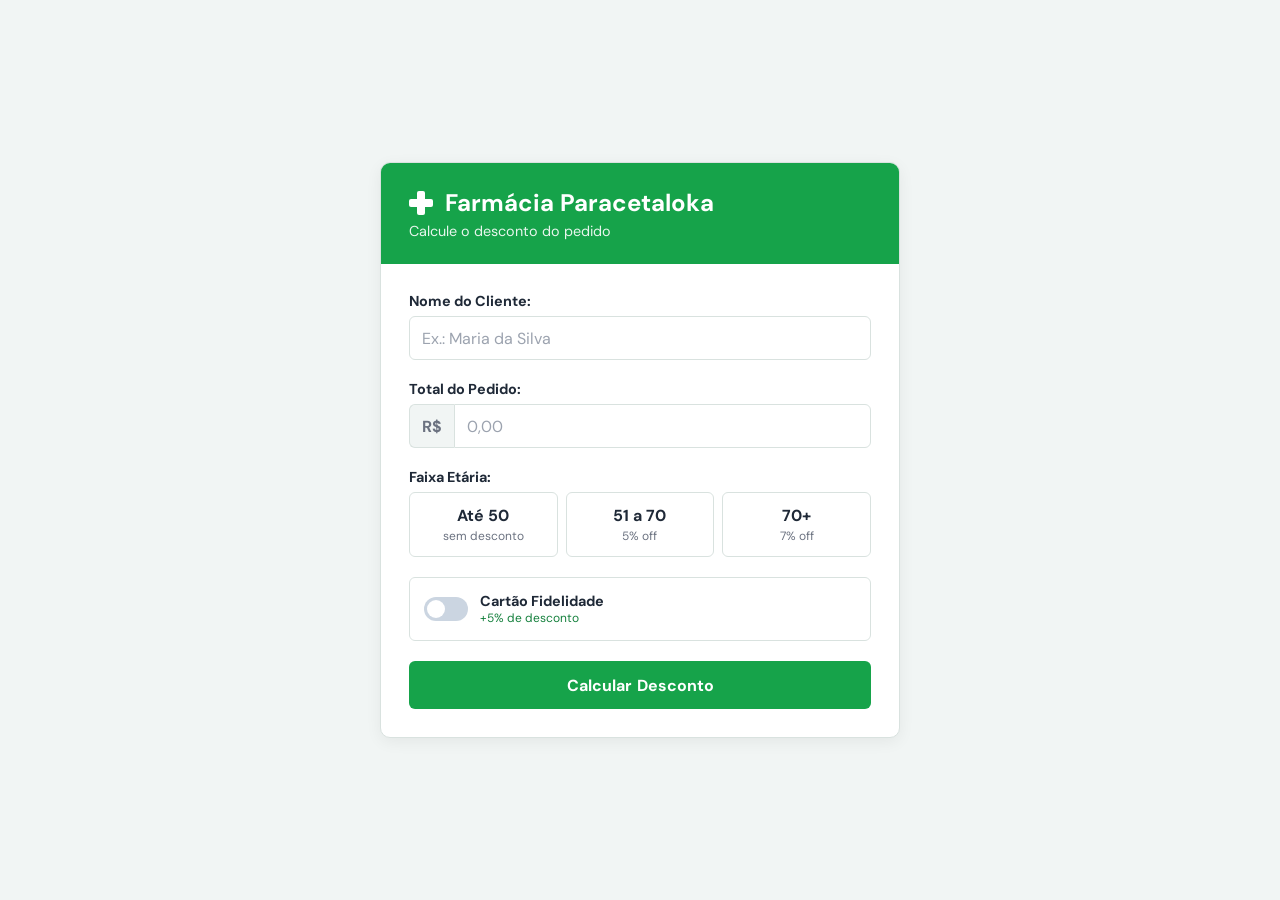
==== 09-24-26/Ex01/index.html @ 4501cc3d "mudanças na pasta 09-24-26" ====
<!DOCTYPE html>
<html lang="pt-BR">

<head>
    <meta charset="UTF-8">
    <meta name="viewport" content="width=device-width, initial-scale=1.0">
    <title>Paracetaloka</title>
    <link rel="preconnect" href="https://fonts.googleapis.com">
    <link rel="preconnect" href="https://fonts.gstatic.com" crossorigin>
    <link href="https://fonts.googleapis.com/css2?family=DM+Sans:wght@400;500;700&display=swap" rel="stylesheet">
    <link rel="stylesheet" href="style.css">
</head>
<!--
    a farmácia Parecetaloka, deseja calcular o total do pedido de seus clientes com base na faixa etária e cartão fidelidade.
    crie um sistema que obtenha o nome do cliente, total do pedido, escolha a faixa etária e se o pagamento é por cartão fidelidade.
    assuma que:
        Idade <50: Sem desconto;
        Idade entre 51 e 70: 5% de desconto;
        Idade >= 70: 7% de desconto

    se o cartão fidelidade for selecionado, o cliente terá mais 5% de desconto
-->

<body>
    <main class="receita">
        <header class="topo">
            <span class="cruz" aria-hidden="true"></span>
            <h1>Farmácia Paracetaloka</h1>
            <p class="slogan">Calcule o desconto do pedido</p>
        </header>

        <form action="calcular.php" method="post">
            <div class="campo">
                <label for="nome">Nome do Cliente:</label>
                <input type="text" id="nome" name="nome" placeholder="Ex.: Maria da Silva" required>
            </div>

            <div class="campo">
                <label for="total">Total do Pedido:</label>
                <div class="moeda">
                    <span>R$</span>
                    <input type="number" id="total" name="total" step="0.01" min="0" placeholder="0,00" required>
                </div>
            </div>

            <fieldset class="campo">
                <legend>Faixa Etária:</legend>
                <div class="blister">
                    <input type="radio" id="idade1" name="idade" value="menor50" required>
                    <label for="idade1"><strong>Até 50</strong><small>sem desconto</small></label>

                    <input type="radio" id="idade2" name="idade" value="51-70" required>
                    <label for="idade2"><strong>51 a 70</strong><small>5% off</small></label>

                    <input type="radio" id="idade3" name="idade" value=">=70" required>
                    <label for="idade3"><strong>70+</strong><small>7% off</small></label>
                </div>
            </fieldset>

            <div class="campo fidelidade">
                <input type="checkbox" id="fidelidade" name="fidelidade">
                <label for="fidelidade">
                    <span class="chave" aria-hidden="true"></span>
                    <span>Cartão Fidelidade <small>+5% de desconto</small></span>
                </label>
            </div>

            <button type="submit">
                <span class="metade-a">Calcular</span>
                <span class="metade-b">Desconto</span>
            </button>
        </form>
    </main>
</body>

</html>
---- 09-24-26/Ex01/style.css ----
/* =========================================================
   PARACETALOKA — SISTEMA DE FARMÁCIA (ESTILO SIMPLES)
   ========================================================= */

* {
    margin: 0;
    padding: 0;
    box-sizing: border-box;
}

:root {
    --verde: #16a34a;
    --verde-escuro: #15803d;
    --verde-claro: #dcfce7;

    --fundo: #f1f5f4;
    --branco: #ffffff;
    --borda: #d9e2df;

    --texto: #1f2937;
    --texto-secundario: #6b7280;
}


/* =========================================================
   BODY
   ========================================================= */

body {
    min-height: 100vh;
    font-family: "DM Sans", Arial, sans-serif;
    background: var(--fundo);
    color: var(--texto);

    display: flex;
    justify-content: center;
    align-items: center;
    padding: 40px 16px;
}


/* =========================================================
   CARD PRINCIPAL
   ========================================================= */

.receita {
    width: 100%;
    max-width: 520px;
    background: var(--branco);
    border: 1px solid var(--borda);
    border-radius: 10px;
    box-shadow: 0 4px 16px rgba(0, 0, 0, 0.06);
    overflow: hidden;
}


/* =========================================================
   HEADER
   ========================================================= */

.topo {
    display: flex;
    flex-wrap: wrap;
    align-items: center;
    gap: 4px 12px;
    padding: 24px 28px;
    background: var(--verde);
    color: var(--branco);
}

.topo h1 {
    font-size: 1.5rem;
    font-weight: 700;
}

.slogan {
    width: 100%;
    font-size: 0.9rem;
    opacity: 0.9;
}


/* =========================================================
   CRUZ
   ========================================================= */

.cruz {
    position: relative;
    width: 24px;
    height: 24px;
    flex-shrink: 0;
}

.cruz::before,
.cruz::after {
    content: "";
    position: absolute;
    background: var(--branco);
    border-radius: 2px;
}

.cruz::before {
    width: 24px;
    height: 8px;
    top: 8px;
    left: 0;
}

.cruz::after {
    width: 8px;
    height: 24px;
    top: 0;
    left: 8px;
}


/* =========================================================
   FORM
   ========================================================= */

form {
    padding: 28px;
}

.campo {
    margin-bottom: 20px;
}

label,
legend {
    display: block;
    margin-bottom: 6px;
    font-size: 0.9rem;
    font-weight: 700;
    color: var(--texto);
}

fieldset {
    border: none;
}


/* =========================================================
   INPUTS
   ========================================================= */

input[type="text"],
input[type="number"] {
    width: 100%;
    height: 44px;
    padding: 0 12px;
    border: 1px solid var(--borda);
    border-radius: 6px;
    background: var(--branco);
    color: var(--texto);
    font-family: inherit;
    font-size: 1rem;
    outline: none;
}

input::placeholder {
    color: #9ca3af;
}

input[type="text"]:focus,
input[type="number"]:focus {
    border-color: var(--verde);
    box-shadow: 0 0 0 3px var(--verde-claro);
}


/* =========================================================
   CAMPO DE MOEDA
   ========================================================= */

.moeda {
    display: flex;
}

.moeda > span {
    display: flex;
    align-items: center;
    padding: 0 12px;
    background: var(--fundo);
    border: 1px solid var(--borda);
    border-right: none;
    border-radius: 6px 0 0 6px;
    color: var(--texto-secundario);
    font-weight: 700;
}

.moeda input {
    border-radius: 0 6px 6px 0;
}


/* =========================================================
   FAIXAS ETÁRIAS
   ========================================================= */

.blister {
    display: grid;
    grid-template-columns: repeat(3, 1fr);
    gap: 8px;
}

.blister input {
    position: absolute;
    opacity: 0;
    pointer-events: none;
}

.blister label {
    margin: 0;
    padding: 12px 8px;
    border: 1px solid var(--borda);
    border-radius: 6px;
    background: var(--branco);
    text-align: center;
    cursor: pointer;

    display: flex;
    flex-direction: column;
    align-items: center;
    gap: 2px;
}

.blister label strong {
    font-size: 1rem;
}

.blister label small {
    font-size: 0.75rem;
    font-weight: 400;
    color: var(--texto-secundario);
}

.blister label:hover {
    border-color: var(--verde);
}

.blister input:checked + label {
    background: var(--verde-claro);
    border-color: var(--verde);
}

.blister input:checked + label small {
    color: var(--verde-escuro);
}

.blister input:focus-visible + label {
    box-shadow: 0 0 0 3px var(--verde-claro);
}


/* =========================================================
   CARTÃO FIDELIDADE
   ========================================================= */

.fidelidade {
    padding: 14px;
    border: 1px solid var(--borda);
    border-radius: 6px;
}

.fidelidade input {
    position: absolute;
    opacity: 0;
    pointer-events: none;
}

.fidelidade label {
    display: flex;
    align-items: center;
    gap: 12px;
    margin: 0;
    cursor: pointer;
}

.fidelidade label > span:last-child {
    display: flex;
    flex-direction: column;
}

.fidelidade label small {
    font-weight: 400;
    color: var(--verde-escuro);
}


/* =========================================================
   SWITCH
   ========================================================= */

.chave {
    position: relative;
    width: 44px;
    height: 24px;
    flex-shrink: 0;
    border-radius: 24px;
    background: #cbd5e1;
    transition: background 0.2s;
}

.chave::after {
    content: "";
    position: absolute;
    top: 3px;
    left: 3px;
    width: 18px;
    height: 18px;
    border-radius: 50%;
    background: var(--branco);
    transition: transform 0.2s;
}

.fidelidade input:checked + label .chave {
    background: var(--verde);
}

.fidelidade input:checked + label .chave::after {
    transform: translateX(20px);
}

.fidelidade input:focus-visible + label .chave {
    box-shadow: 0 0 0 3px var(--verde-claro);
}


/* =========================================================
   BOTÃO
   ========================================================= */

button {
    width: 100%;
    height: 48px;
    margin-top: 4px;
    border: none;
    border-radius: 6px;
    background: var(--verde);
    color: var(--branco);
    font-family: inherit;
    font-size: 1rem;
    font-weight: 700;
    cursor: pointer;

    display: flex;
    justify-content: center;
    align-items: center;
    gap: 5px;
}

button:hover {
    background: var(--verde-escuro);
}


/* =========================================================
   RESULTADO
   ========================================================= */

.resultado {
    list-style: none;
    margin-bottom: 20px;
}

.resultado li {
    display: flex;
    justify-content: space-between;
    align-items: center;
    gap: 12px;
    padding: 12px 0;
    border-bottom: 1px solid var(--borda);
}

.resultado li span {
    color: var(--texto-secundario);
    font-size: 0.9rem;
}

.resultado li strong {
    text-align: right;
}

.resultado li .desconto {
    color: var(--verde-escuro);
}

.total-final {
    display: flex;
    justify-content: space-between;
    align-items: center;
    gap: 12px;
    margin-bottom: 20px;
    padding: 16px;
    border-radius: 6px;
    background: var(--verde-claro);
}

.total-final span {
    font-weight: 700;
}

.total-final strong {
    font-size: 1.5rem;
    color: var(--verde-escuro);
}


/* =========================================================
   RESPONSIVIDADE
   ========================================================= */

@media (max-width: 480px) {

    body {
        align-items: flex-start;
        padding: 16px;
    }

    .topo,
    form {
        padding: 20px;
    }

    .blister {
        grid-template-columns: 1fr;
    }

    .blister label {
        flex-direction: row;
        justify-content: space-between;
    }
}
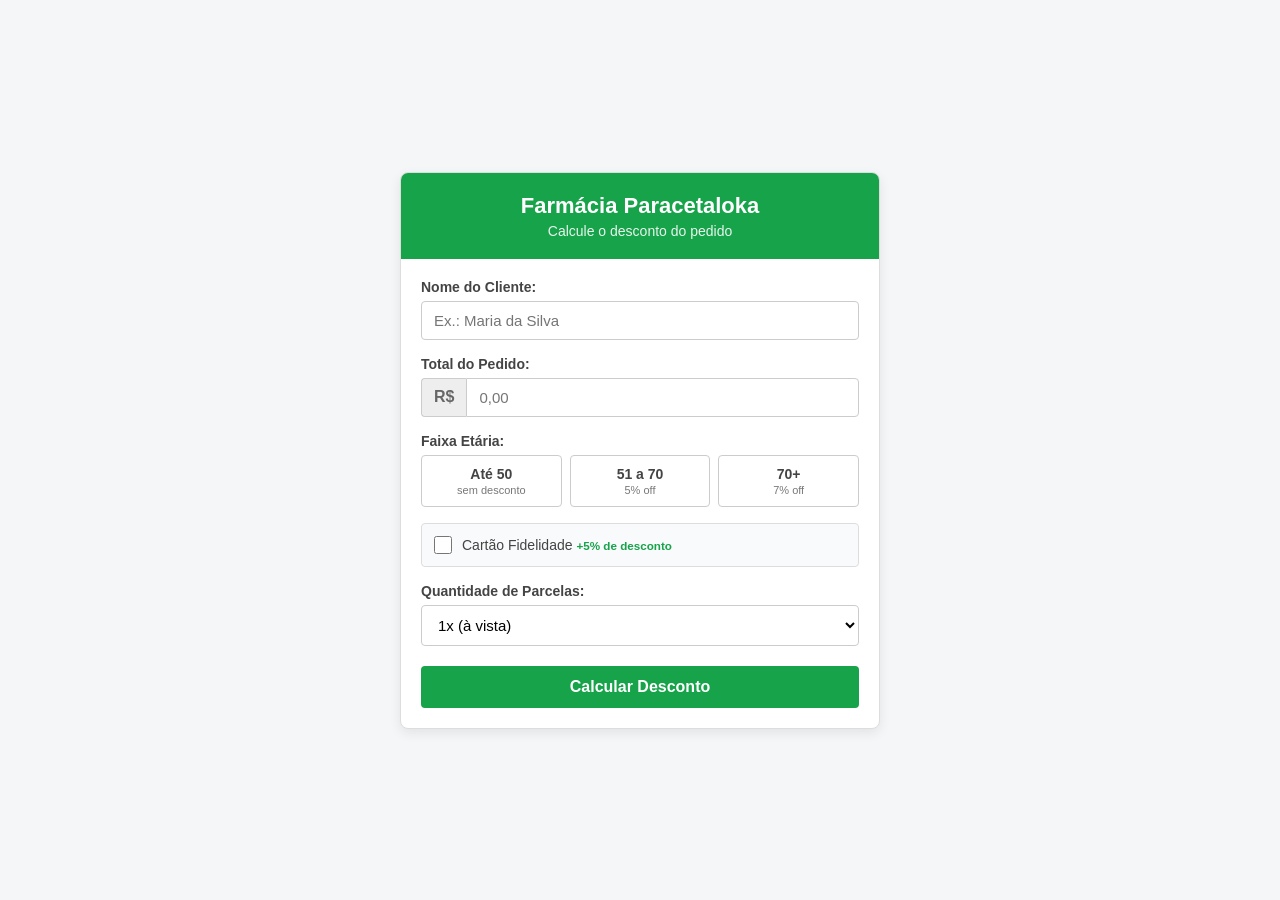
==== commit 07c6e4e5: "Modificações: Adicional de parcelamento de até ¨x" ====
--- a/09-24-26/Ex01/index.html
+++ b/09-24-26/Ex01/index.html
@@ -65,6 +65,18 @@
                 </label>
             </div>
 
+            <div class="campo">
+                <label for="parcelas">Quantidade de Parcelas:</label>
+                <select id="parcelas" name="parcelas" required>
+                    <option value="1">1x (à vista)</option>
+                    <option value="2">2x</option>
+                    <option value="3">3x</option>
+                    <option value="4">4x</option>
+                    <option value="5">5x</option>
+                    <option value="6">6x</option>
+                </select>
+            </div>
+
             <button type="submit">
                 <span class="metade-a">Calcular</span>
                 <span class="metade-b">Desconto</span>
--- a/09-24-26/Ex01/style.css
+++ b/09-24-26/Ex01/style.css
@@ -1,434 +1,377 @@
 /* =========================================================
-   PARACETALOKA — SISTEMA DE FARMÁCIA (ESTILO SIMPLES)
+   PARACETALOKA — CSS SIMPLES E DIRETO
    ========================================================= */
 
 * {
     margin: 0;
     padding: 0;
     box-sizing: border-box;
-}
-
-:root {
-    --verde: #16a34a;
-    --verde-escuro: #15803d;
-    --verde-claro: #dcfce7;
-
-    --fundo: #f1f5f4;
-    --branco: #ffffff;
-    --borda: #d9e2df;
-
-    --texto: #1f2937;
-    --texto-secundario: #6b7280;
-}
-
-
-/* =========================================================
-   BODY
-   ========================================================= */
+    font-family: Arial, Helvetica, sans-serif;
+}
 
 body {
+    background-color: #f4f6f8;
+    color: #333;
+    display: flex;
+    justify-content: center;
+    align-items: center;
     min-height: 100vh;
-    font-family: "DM Sans", Arial, sans-serif;
-    background: var(--fundo);
-    color: var(--texto);
-
-    display: flex;
-    justify-content: center;
-    align-items: center;
-    padding: 40px 16px;
-}
-
-
-/* =========================================================
-   CARD PRINCIPAL
-   ========================================================= */
-
+    padding: 20px;
+}
+
+/* Card Principal */
 .receita {
+    background-color: #ffffff;
     width: 100%;
-    max-width: 520px;
-    background: var(--branco);
-    border: 1px solid var(--borda);
-    border-radius: 10px;
-    box-shadow: 0 4px 16px rgba(0, 0, 0, 0.06);
+    max-width: 480px;
+    border: 1px solid #dddddd;
+    border-radius: 8px;
+    box-shadow: 0 4px 12px rgba(0, 0, 0, 0.08);
     overflow: hidden;
 }
 
-
-/* =========================================================
-   HEADER
-   ========================================================= */
-
+/* Cabeçalho */
 .topo {
-    display: flex;
-    flex-wrap: wrap;
-    align-items: center;
-    gap: 4px 12px;
-    padding: 24px 28px;
-    background: var(--verde);
-    color: var(--branco);
+    background-color: #16a34a;
+    color: #ffffff;
+    padding: 20px;
+    text-align: center;
 }
 
 .topo h1 {
-    font-size: 1.5rem;
-    font-weight: 700;
+    font-size: 22px;
+    margin-bottom: 4px;
 }
 
 .slogan {
-    width: 100%;
-    font-size: 0.9rem;
+    font-size: 14px;
     opacity: 0.9;
 }
 
-
-/* =========================================================
-   CRUZ
-   ========================================================= */
-
 .cruz {
-    position: relative;
-    width: 24px;
-    height: 24px;
-    flex-shrink: 0;
-}
-
-.cruz::before,
-.cruz::after {
-    content: "";
-    position: absolute;
-    background: var(--branco);
-    border-radius: 2px;
-}
-
-.cruz::before {
-    width: 24px;
-    height: 8px;
-    top: 8px;
-    left: 0;
-}
-
-.cruz::after {
-    width: 8px;
-    height: 24px;
-    top: 0;
-    left: 8px;
-}
-
-
-/* =========================================================
-   FORM
-   ========================================================= */
-
+    display: none;
+}
+
+/* Formulário e Campos */
 form {
-    padding: 28px;
+    padding: 20px;
 }
 
 .campo {
-    margin-bottom: 20px;
-}
-
-label,
-legend {
+    margin-bottom: 16px;
+}
+
+label, legend {
     display: block;
     margin-bottom: 6px;
-    font-size: 0.9rem;
-    font-weight: 700;
-    color: var(--texto);
+    font-size: 14px;
+    font-weight: bold;
+    color: #444;
 }
 
 fieldset {
     border: none;
 }
 
-
-/* =========================================================
-   INPUTS
-   ========================================================= */
-
+/* Inputs de Texto, Número e Select */
 input[type="text"],
-input[type="number"] {
+input[type="number"],
+select {
     width: 100%;
-    height: 44px;
+    padding: 10px 12px;
+    border: 1px solid #cccccc;
+    border-radius: 4px;
+    font-size: 15px;
+    outline: none;
+    background-color: #ffffff;
+}
+
+input[type="text"]:focus,
+input[type="number"]:focus,
+select:focus {
+    border-color: #16a34a;
+}
+
+/* Campo de Moeda */
+.moeda {
+    display: flex;
+}
+
+.moeda > span {
+    display: flex;
+    align-items: center;
     padding: 0 12px;
-    border: 1px solid var(--borda);
-    border-radius: 6px;
-    background: var(--branco);
-    color: var(--texto);
-    font-family: inherit;
-    font-size: 1rem;
-    outline: none;
-}
-
-input::placeholder {
-    color: #9ca3af;
-}
-
-input[type="text"]:focus,
-input[type="number"]:focus {
-    border-color: var(--verde);
-    box-shadow: 0 0 0 3px var(--verde-claro);
-}
-
-
-/* =========================================================
-   CAMPO DE MOEDA
-   ========================================================= */
-
-.moeda {
-    display: flex;
-}
-
-.moeda > span {
-    display: flex;
-    align-items: center;
-    padding: 0 12px;
-    background: var(--fundo);
-    border: 1px solid var(--borda);
+    background-color: #eeeeee;
+    border: 1px solid #cccccc;
     border-right: none;
-    border-radius: 6px 0 0 6px;
-    color: var(--texto-secundario);
-    font-weight: 700;
+    border-radius: 4px 0 0 4px;
+    color: #666666;
+    font-weight: bold;
 }
 
 .moeda input {
-    border-radius: 0 6px 6px 0;
-}
-
-
-/* =========================================================
-   FAIXAS ETÁRIAS
-   ========================================================= */
-
+    border-radius: 0 4px 4px 0;
+}
+
+/* Faixa Etária */
 .blister {
-    display: grid;
-    grid-template-columns: repeat(3, 1fr);
+    display: flex;
     gap: 8px;
 }
 
-.blister input {
-    position: absolute;
-    opacity: 0;
-    pointer-events: none;
+.blister input[type="radio"] {
+    display: none;
 }
 
 .blister label {
+    flex: 1;
     margin: 0;
-    padding: 12px 8px;
-    border: 1px solid var(--borda);
-    border-radius: 6px;
-    background: var(--branco);
+    padding: 10px 6px;
+    border: 1px solid #cccccc;
+    border-radius: 4px;
+    background-color: #ffffff;
     text-align: center;
     cursor: pointer;
-
     display: flex;
     flex-direction: column;
-    align-items: center;
     gap: 2px;
+    transition: background-color 0.2s, border-color 0.2s;
 }
 
 .blister label strong {
-    font-size: 1rem;
+    font-size: 14px;
 }
 
 .blister label small {
-    font-size: 0.75rem;
-    font-weight: 400;
-    color: var(--texto-secundario);
+    font-size: 11px;
+    color: #777777;
+    font-weight: normal;
 }
 
 .blister label:hover {
-    border-color: var(--verde);
+    background-color: #f0fdf4;
+    border-color: #16a34a;
 }
 
 .blister input:checked + label {
-    background: var(--verde-claro);
-    border-color: var(--verde);
+    background-color: #16a34a;
+    border-color: #16a34a;
+    color: #ffffff;
 }
 
 .blister input:checked + label small {
-    color: var(--verde-escuro);
-}
-
-.blister input:focus-visible + label {
-    box-shadow: 0 0 0 3px var(--verde-claro);
-}
-
-
-/* =========================================================
-   CARTÃO FIDELIDADE
-   ========================================================= */
-
+    color: #dcfce7;
+}
+
+/* Cartão Fidelidade */
 .fidelidade {
-    padding: 14px;
-    border: 1px solid var(--borda);
-    border-radius: 6px;
-}
-
-.fidelidade input {
-    position: absolute;
-    opacity: 0;
-    pointer-events: none;
+    display: flex;
+    align-items: center;
+    gap: 10px;
+    padding: 12px;
+    border: 1px solid #dddddd;
+    border-radius: 4px;
+    background-color: #f9fafb;
+}
+
+.fidelidade input[type="checkbox"] {
+    width: 18px;
+    height: 18px;
+    cursor: pointer;
 }
 
 .fidelidade label {
     display: flex;
     align-items: center;
-    gap: 12px;
+    gap: 6px;
     margin: 0;
     cursor: pointer;
-}
-
-.fidelidade label > span:last-child {
-    display: flex;
-    flex-direction: column;
+    font-weight: normal;
+    font-size: 14px;
 }
 
 .fidelidade label small {
-    font-weight: 400;
-    color: var(--verde-escuro);
-}
-
-
-/* =========================================================
-   SWITCH
-   ========================================================= */
+    color: #16a34a;
+    font-weight: bold;
+}
 
 .chave {
-    position: relative;
-    width: 44px;
-    height: 24px;
-    flex-shrink: 0;
-    border-radius: 24px;
-    background: #cbd5e1;
-    transition: background 0.2s;
-}
-
-.chave::after {
-    content: "";
-    position: absolute;
-    top: 3px;
-    left: 3px;
-    width: 18px;
-    height: 18px;
-    border-radius: 50%;
-    background: var(--branco);
-    transition: transform 0.2s;
-}
-
-.fidelidade input:checked + label .chave {
-    background: var(--verde);
-}
-
-.fidelidade input:checked + label .chave::after {
-    transform: translateX(20px);
-}
-
-.fidelidade input:focus-visible + label .chave {
-    box-shadow: 0 0 0 3px var(--verde-claro);
-}
-
-
-/* =========================================================
-   BOTÃO
-   ========================================================= */
-
+    display: none;
+}
+
+/* Botão */
 button {
     width: 100%;
-    height: 48px;
+    padding: 12px;
+    background-color: #16a34a;
+    color: #ffffff;
+    font-size: 16px;
+    font-weight: bold;
+    border: none;
+    border-radius: 4px;
+    cursor: pointer;
+    transition: background-color 0.2s;
     margin-top: 4px;
-    border: none;
-    border-radius: 6px;
-    background: var(--verde);
-    color: var(--branco);
-    font-family: inherit;
-    font-size: 1rem;
-    font-weight: 700;
-    cursor: pointer;
-
-    display: flex;
-    justify-content: center;
-    align-items: center;
-    gap: 5px;
 }
 
 button:hover {
-    background: var(--verde-escuro);
-}
-
+    background-color: #15803d;
+}
 
 /* =========================================================
-   RESULTADO
+   PÁGINA DE RESULTADO (CALCULAR.PHP)
    ========================================================= */
 
 .resultado {
     list-style: none;
-    margin-bottom: 20px;
+    margin-bottom: 16px;
 }
 
 .resultado li {
     display: flex;
     justify-content: space-between;
-    align-items: center;
-    gap: 12px;
-    padding: 12px 0;
-    border-bottom: 1px solid var(--borda);
+    padding: 8px 0;
+    border-bottom: 1px solid #eeeeee;
+    font-size: 14px;
 }
 
 .resultado li span {
-    color: var(--texto-secundario);
-    font-size: 0.9rem;
+    color: #666666;
 }
 
 .resultado li strong {
-    text-align: right;
+    color: #333333;
 }
 
 .resultado li .desconto {
-    color: var(--verde-escuro);
-}
-
+    color: #16a34a;
+}
+
+/* Total Final */
 .total-final {
     display: flex;
     justify-content: space-between;
     align-items: center;
-    gap: 12px;
-    margin-bottom: 20px;
-    padding: 16px;
+    padding: 14px;
+    background-color: #dcfce7;
+    border: 1px solid #bbf7d0;
+    border-radius: 4px;
+    margin-bottom: 16px;
+}
+
+.total-final span {
+    font-weight: bold;
+    color: #15803d;
+    font-size: 15px;
+}
+
+.total-final strong {
+    font-size: 20px;
+    color: #15803d;
+}
+
+/* Parcelamento */
+.parcelas-wrapper {
+    margin-bottom: 16px;
+    border: 1px solid #dddddd;
     border-radius: 6px;
-    background: var(--verde-claro);
-}
-
-.total-final span {
-    font-weight: 700;
-}
-
-.total-final strong {
-    font-size: 1.5rem;
-    color: var(--verde-escuro);
-}
-
+    padding: 14px;
+    background-color: #fafafa;
+}
+
+.parcelas-header {
+    text-align: center;
+    margin-bottom: 12px;
+}
+
+.parcelas-header h3 {
+    font-size: 15px;
+    color: #333333;
+}
+
+.parcelas-desc {
+    font-size: 12px;
+    color: #777777;
+    margin-top: 2px;
+}
+
+.parcelas-comparativo {
+    display: grid;
+    grid-template-columns: 1fr 1fr;
+    gap: 10px;
+}
+
+.parcelas-col {
+    background-color: #ffffff;
+    border: 1px solid #e5e5e5;
+    border-radius: 4px;
+    padding: 10px;
+}
+
+.badge-laco {
+    display: block;
+    text-align: center;
+    font-size: 11px;
+    font-weight: bold;
+    text-transform: uppercase;
+    padding: 3px;
+    border-radius: 3px;
+    background-color: #dcfce7;
+    color: #15803d;
+    margin-bottom: 6px;
+}
+
+.lista-parcelas {
+    list-style: none;
+}
+
+.lista-parcelas li {
+    display: flex;
+    justify-content: space-between;
+    padding: 4px 0;
+    font-size: 13px;
+    border-bottom: 1px dashed #eeeeee;
+}
+
+.lista-parcelas li:last-child {
+    border-bottom: none;
+}
+
+.lista-parcelas .vezes {
+    color: #666666;
+}
+
+.lista-parcelas .valor {
+    color: #333333;
+    font-weight: bold;
+}
+
+.lista-parcelas li.ativa {
+    background-color: #f0fdf4;
+    padding: 4px 6px;
+    border-radius: 4px;
+}
+
+.tag-escolhida {
+    font-size: 10px;
+    background-color: #16a34a;
+    color: #ffffff;
+    padding: 2px 5px;
+    border-radius: 3px;
+    font-weight: bold;
+    margin-left: 6px;
+}
 
 /* =========================================================
    RESPONSIVIDADE
    ========================================================= */
 
 @media (max-width: 480px) {
-
-    body {
-        align-items: flex-start;
-        padding: 16px;
+    .blister {
+        flex-direction: column;
     }
 
-    .topo,
-    form {
-        padding: 20px;
-    }
-
-    .blister {
+    .parcelas-comparativo {
         grid-template-columns: 1fr;
     }
-
-    .blister label {
-        flex-direction: row;
-        justify-content: space-between;
-    }
-}
+}
